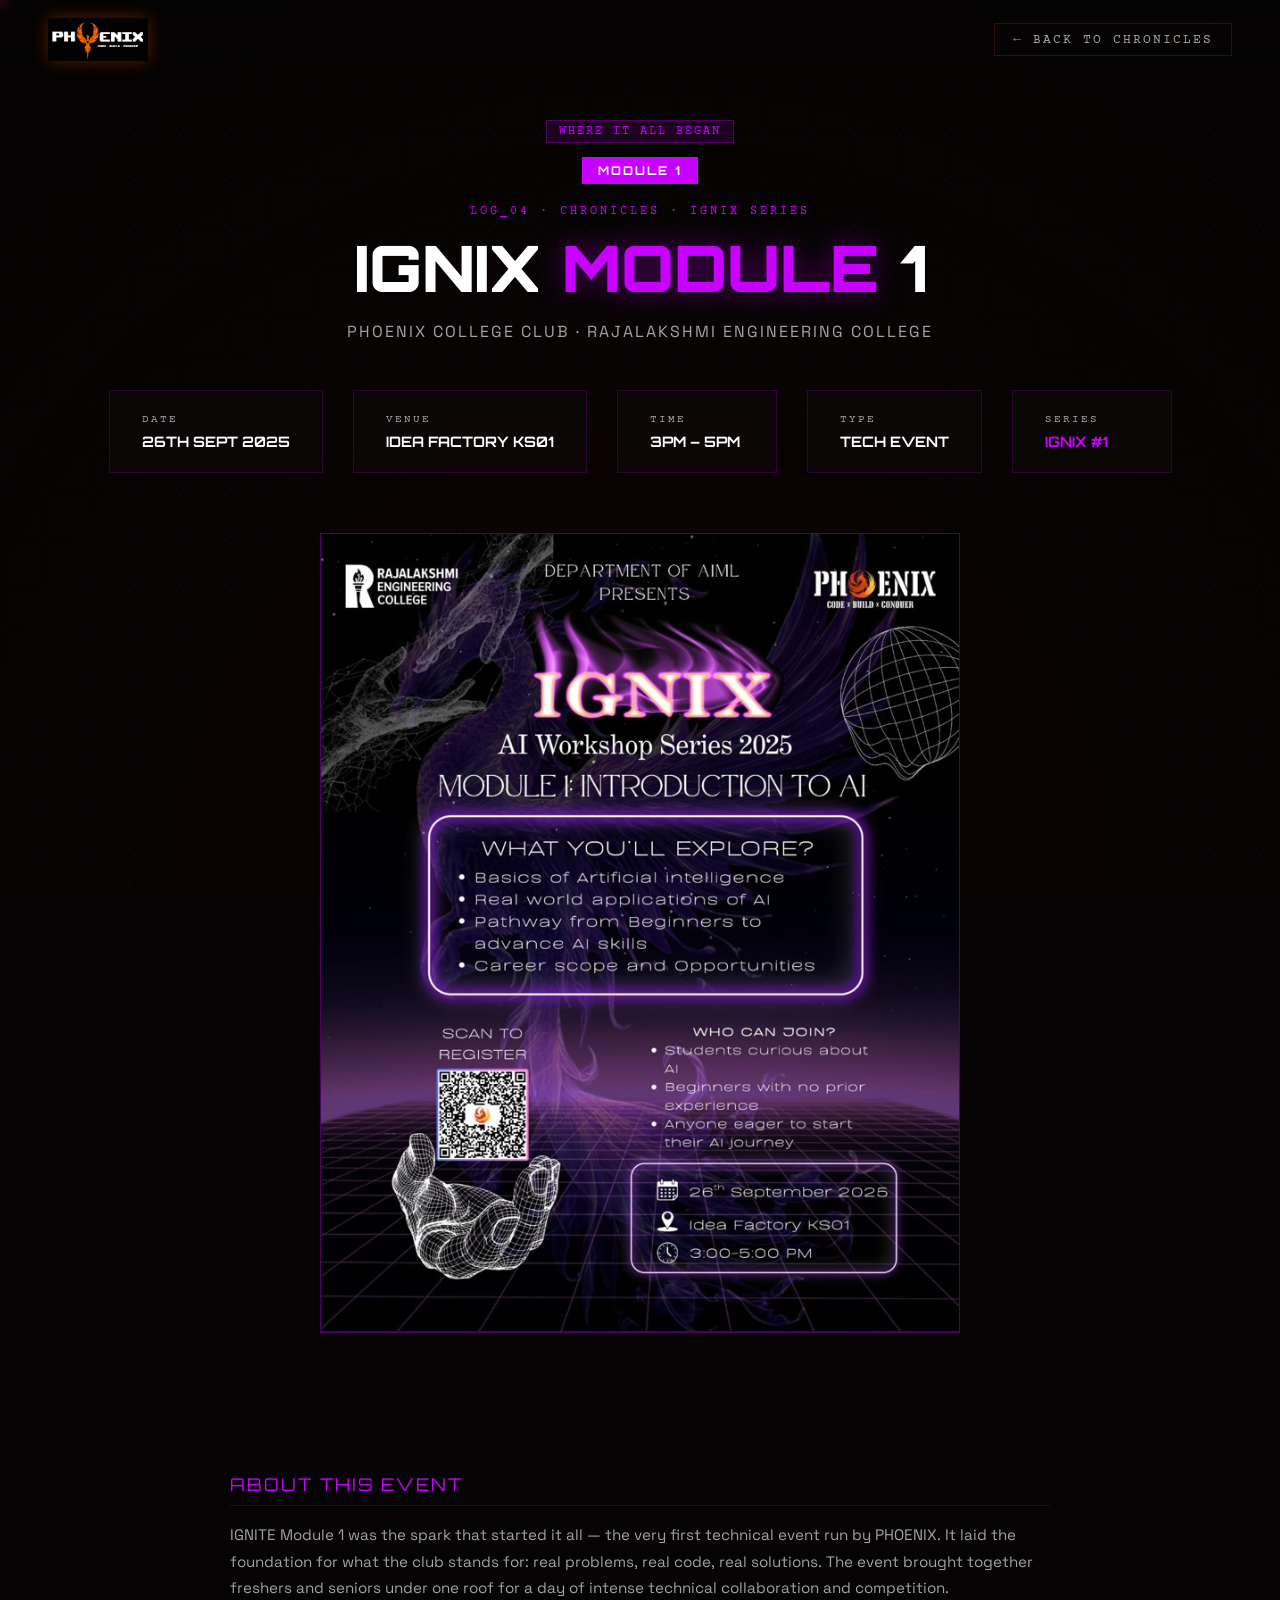
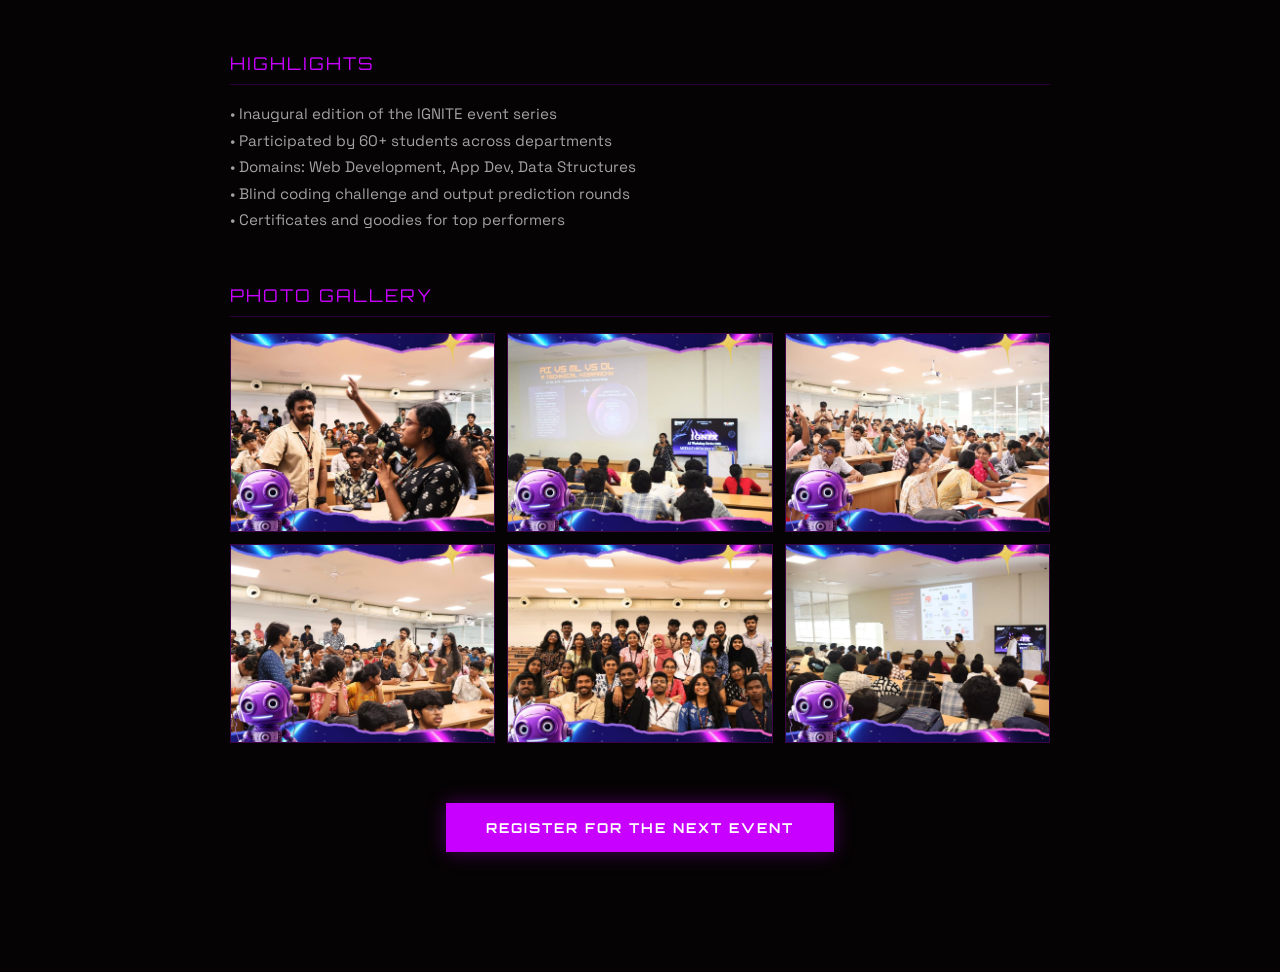
==== events/ignix1.html @ a115cf6f "Initial commit" ====
<!DOCTYPE html>
<html lang="en">
<head>
    <meta charset="UTF-8">
    <meta name="viewport" content="width=device-width, initial-scale=1.0">
    <title>Ignite Event Module 1 · PHOENIX</title>
    <link href="https://fonts.googleapis.com/css2?family=Orbitron:wght@400;700;900&family=Space+Grotesk:wght@300;400;600&family=Courier+Prime&display=swap" rel="stylesheet">
    <style>
        :root{--orange:#ff5100;--gold:#ffaa00;--purple:#c800ff;--bg:#050303;--panel:rgba(14,9,9,.72);--muted:#a3a3a3;--border:rgba(200,0,255,.18);}
        *{box-sizing:border-box;margin:0;padding:0;}
        html{background:var(--bg);color:#fff;font-family:'Space Grotesk',sans-serif;}
        body{min-height:100vh;overflow-x:hidden;}
        #ec{position:fixed;top:0;left:0;width:100vw;height:100vh;z-index:0;pointer-events:none;}
        nav{position:fixed;top:0;left:0;right:0;z-index:100;display:flex;justify-content:space-between;align-items:center;padding:18px 48px;background:linear-gradient(to bottom,rgba(5,3,3,.9) 0%,transparent 100%);}
        .logo{display:flex;align-items:center;}.logo-img{width:100px;height:auto;display:block;filter:drop-shadow(0 0 8px rgba(255,81,0,.35));}
        .back-btn{font-family:'Courier Prime',monospace;font-size:.8rem;letter-spacing:2px;color:var(--muted);border:1px solid rgba(255,81,0,.18);padding:8px 18px;text-decoration:none;transition:color .3s,border-color .3s;}
        .back-btn:hover{color:var(--orange);border-color:var(--orange);}
        .event-hero{position:relative;z-index:2;min-height:100vh;display:flex;flex-direction:column;justify-content:center;align-items:center;padding:120px 40px 80px;text-align:center;}
        .tag{font-family:'Courier Prime',monospace;font-size:.78rem;color:var(--purple);letter-spacing:3px;margin-bottom:16px;}
        h1{font-family:'Orbitron',sans-serif;font-size:clamp(2rem,5vw,4rem);font-weight:900;line-height:1.05;margin-bottom:20px;}
        .glow{text-shadow:0 0 30px rgba(200,0,255,.45);color:var(--purple);}
        .subtitle{font-size:1rem;color:var(--muted);letter-spacing:2px;margin-bottom:48px;}
        .info-strip{display:flex;gap:30px;flex-wrap:wrap;justify-content:center;margin-bottom:60px;}
        .info-box{background:var(--panel);border:1px solid rgba(200,0,255,.18);backdrop-filter:blur(12px);padding:22px 32px;min-width:160px;text-align:left;}
        .info-label{font-family:'Courier Prime',monospace;font-size:.7rem;color:var(--muted);margin-bottom:6px;letter-spacing:2px;}
        .info-val{font-family:'Orbitron',sans-serif;font-size:.9rem;font-weight:700;}
        .img-placeholder{width:100%;max-width:900px;aspect-ratio:16/9;background:linear-gradient(135deg,#0a0015 0%,#060010 50%,#0e001a 100%);border:1px dashed rgba(200,0,255,.3);display:flex;flex-direction:column;justify-content:center;align-items:center;gap:12px;color:var(--muted);font-family:'Courier Prime',monospace;font-size:.85rem;letter-spacing:2px;margin-bottom:60px;position:relative;overflow:hidden;}
        .img-placeholder::before{content:'';position:absolute;inset:0;background:repeating-linear-gradient(45deg,rgba(200,0,255,.025) 0,rgba(200,0,255,.025) 1px,transparent 0,transparent 50%);background-size:20px 20px;}
        .event-content{position:relative;z-index:2;max-width:900px;margin:0 auto;padding:0 40px 120px;}
        .section-block{margin-bottom:50px;}
        .block-title{font-family:'Orbitron',sans-serif;font-size:1.1rem;color:var(--purple);margin-bottom:16px;letter-spacing:2px;border-bottom:1px solid rgba(200,0,255,.2);padding-bottom:10px;}
        .block-text{color:var(--muted);line-height:1.75;font-size:.95rem;}
        .gallery-ph-grid{display:grid;grid-template-columns:repeat(3,1fr);gap:12px;}
        .gallery-ph-item{aspect-ratio:4/3;background:var(--panel);border:1px solid rgba(200,0,255,.25);display:flex;justify-content:center;align-items:center;overflow:hidden;}
        .gallery-ph-img{width:100%;height:100%;object-fit:cover;display:block;}
        .cta-row{text-align:center;margin-top:60px;}
        .cta-btn{display:inline-block;padding:16px 40px;background:var(--purple);color:#fff;font-family:'Orbitron',sans-serif;font-size:.85rem;letter-spacing:2px;font-weight:700;text-decoration:none;box-shadow:0 0 20px rgba(200,0,255,.35);transition:background .3s;}
        .cta-btn:hover{background:var(--orange);box-shadow:0 0 30px rgba(255,81,0,.5);}
        .module-badge{background:var(--purple);color:#fff;font-family:'Orbitron',sans-serif;font-size:.75rem;font-weight:700;padding:6px 16px;letter-spacing:2px;display:inline-block;margin-bottom:20px;}
        .origin-tag{background:rgba(200,0,255,.12);border:1px solid rgba(200,0,255,.3);color:var(--purple);font-family:'Courier Prime',monospace;font-size:.72rem;padding:4px 12px;letter-spacing:2px;display:inline-block;margin-bottom:14px;}
        .img-poster{width:100%;max-width:640px;aspect-ratio:4/5;border:1px solid rgba(200,0,255,.35);margin-bottom:60px;position:relative;overflow:hidden;background:#0a0015;}
        .img-poster img{width:100%;height:100%;object-fit:cover;display:block;}
    </style>
</head>
<body data-theme="purple">
<canvas id="ec"></canvas>
<nav>
    <a href="../index.html" class="logo"><img src="../assets/phoenix_logo.png" alt="PHOENIX" class="logo-img"></a>
    <a href="../index.html#gallery" class="back-btn">← BACK TO CHRONICLES</a>
</nav>
<section class="event-hero">
    <div class="origin-tag">WHERE IT ALL BEGAN</div>
    <div class="module-badge">MODULE 1</div>
    <div class="tag">LOG_04 · CHRONICLES · IGNIX SERIES</div>
    <h1>IGNIX <span class="glow">MODULE</span> 1</h1>
    <p class="subtitle">PHOENIX COLLEGE CLUB · RAJALAKSHMI ENGINEERING COLLEGE</p>
    <div class="info-strip">
        <div class="info-box"><div class="info-label">DATE</div><div class="info-val">26TH SEPT 2025</div></div>
        <div class="info-box"><div class="info-label">VENUE</div><div class="info-val">IDEA FACTORY KS01</div></div>
        <div class="info-box"><div class="info-label">TIME</div><div class="info-val">3PM – 5PM</div></div>
        <div class="info-box"><div class="info-label">TYPE</div><div class="info-val">TECH EVENT</div></div>
        <div class="info-box"><div class="info-label">SERIES</div><div class="info-val" style="color:var(--purple)">IGNIX #1</div></div>
    </div>
    <div class="img-poster"><img src="../assets/ignix1.jpg" alt="Ignix Module 1"></div>
</section>
<div class="event-content">
    <div class="section-block">
        <div class="block-title">ABOUT THIS EVENT</div>
        <p class="block-text">IGNITE Module 1 was the spark that started it all — the very first technical event run by PHOENIX. It laid the foundation for what the club stands for: real problems, real code, real solutions. The event brought together freshers and seniors under one roof for a day of intense technical collaboration and competition.</p>
    </div>
    <div class="section-block">
        <div class="block-title">HIGHLIGHTS</div>
        <p class="block-text">
            • Inaugural edition of the IGNITE event series<br>
            • Participated by 60+ students across departments<br>
            • Domains: Web Development, App Dev, Data Structures<br>
            • Blind coding challenge and output prediction rounds<br>
            • Certificates and goodies for top performers
        </p>
    </div>
    <div class="section-block">
        <div class="block-title">PHOTO GALLERY</div>
        <div class="gallery-ph-grid">
            <div class="gallery-ph-item"><img src="../assets/IGNIX1/WhatsApp%20Image%202026-08-09%20at%2023.00.13.jpeg" alt="Ignix Module 1 photo 1" class="gallery-ph-img"></div>
            <div class="gallery-ph-item"><img src="../assets/IGNIX1/WhatsApp%20Image%202026-08-09%20at%2023.00.14%20(1).jpeg" alt="Ignix Module 1 photo 2" class="gallery-ph-img"></div>
            <div class="gallery-ph-item"><img src="../assets/IGNIX1/WhatsApp%20Image%202026-08-09%20at%2023.00.14%20(2).jpeg" alt="Ignix Module 1 photo 3" class="gallery-ph-img"></div>
            <div class="gallery-ph-item"><img src="../assets/IGNIX1/WhatsApp%20Image%202026-08-09%20at%2023.00.14.jpeg" alt="Ignix Module 1 photo 4" class="gallery-ph-img"></div>
            <div class="gallery-ph-item"><img src="../assets/IGNIX1/WhatsApp%20Image%202026-08-09%20at%2023.00.15%20(1).jpeg" alt="Ignix Module 1 photo 5" class="gallery-ph-img"></div>
            <div class="gallery-ph-item"><img src="../assets/IGNIX1/WhatsApp%20Image%202026-08-09%20at%2023.00.15.jpeg" alt="Ignix Module 1 photo 6" class="gallery-ph-img"></div>
        </div>
    </div>
    <div class="cta-row"><a href="../index.html#next-event" class="cta-btn">REGISTER FOR THE NEXT EVENT</a></div>
</div>
<script src="events.js"></script>
</body>
</html>
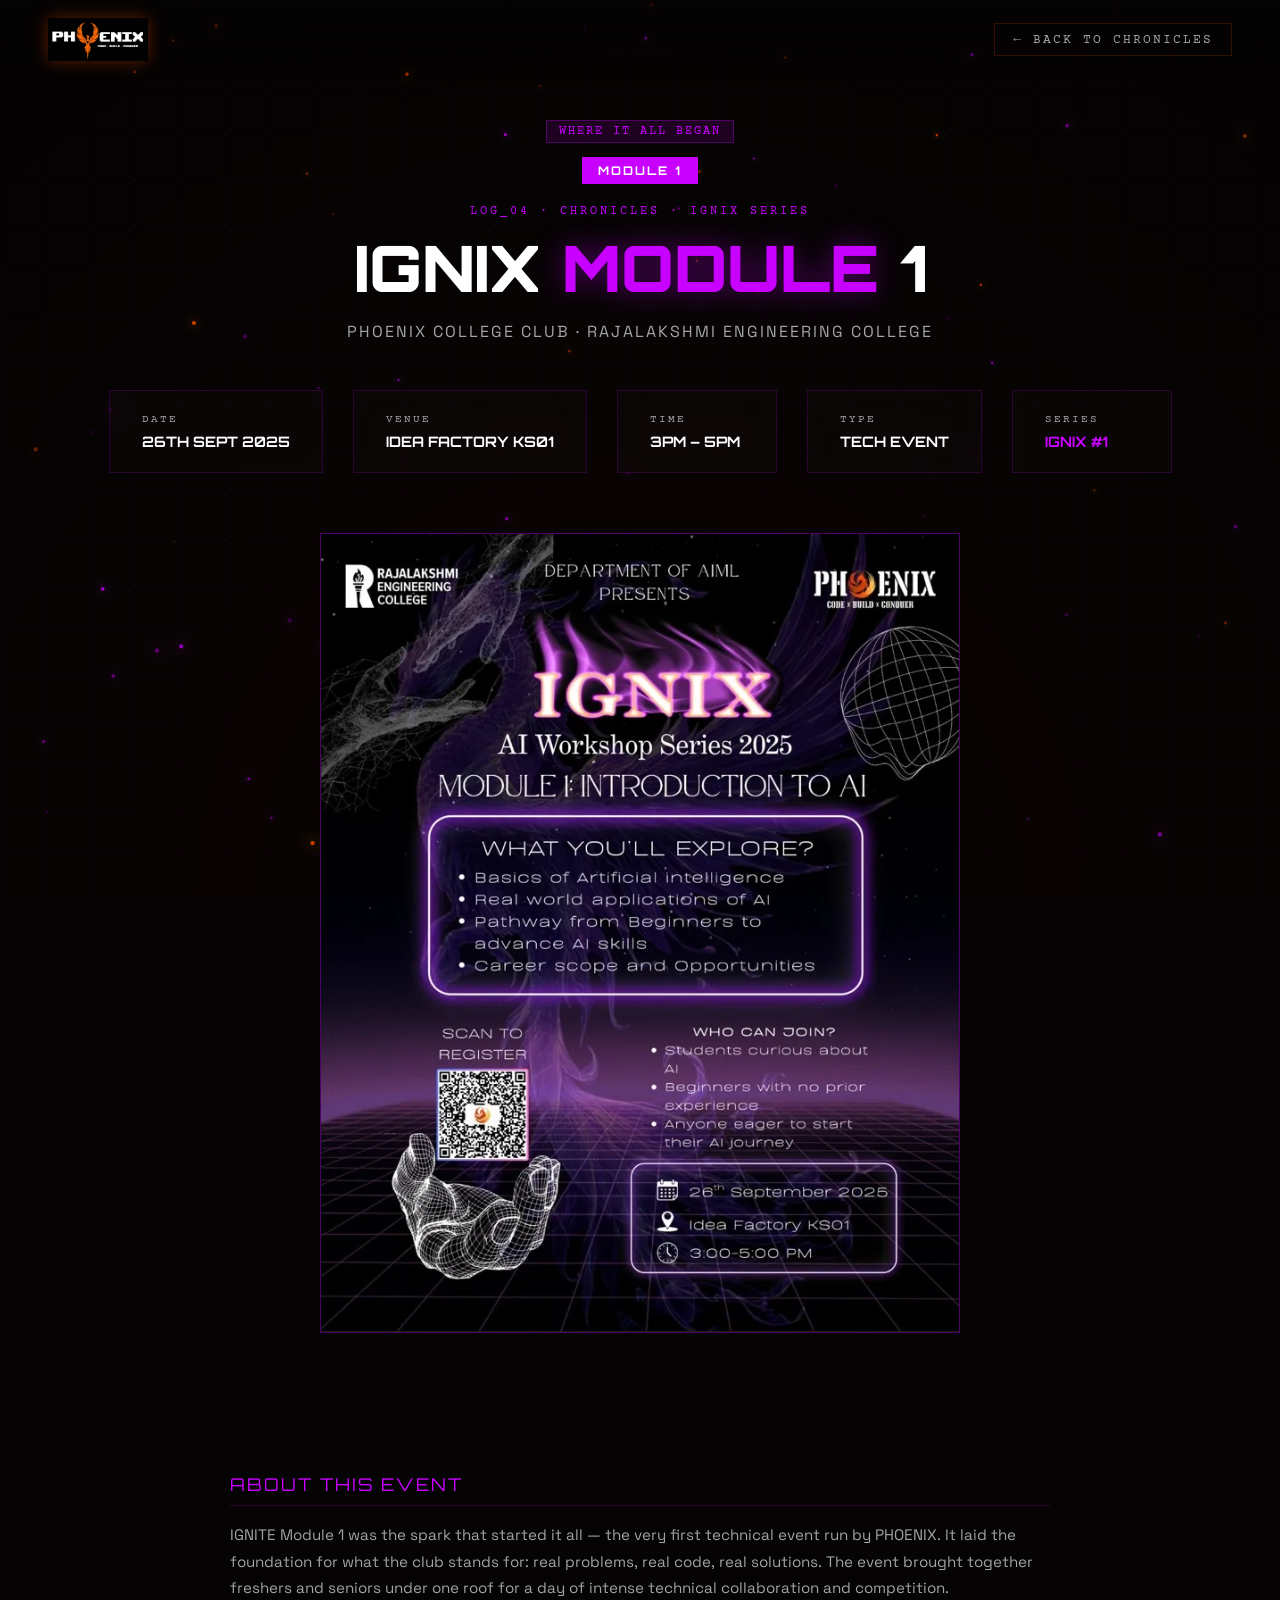
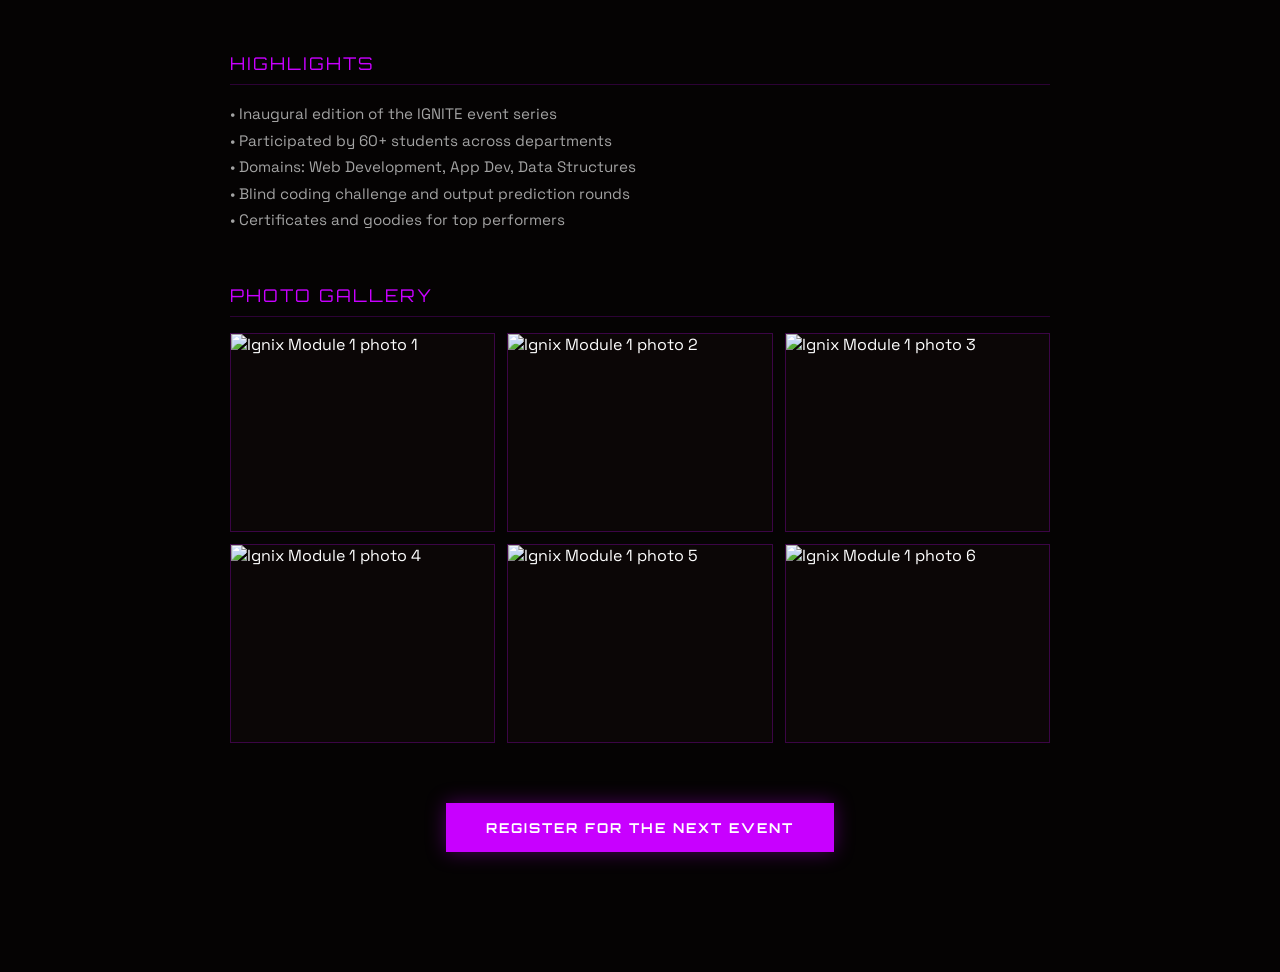
==== commit 2f03532a: "commit jpeg to webp" ====
--- a/events/ignix1.html
+++ b/events/ignix1.html
@@ -1,4 +1,4 @@
-<!DOCTYPE html>
+﻿<!DOCTYPE html>
 <html lang="en">
 <head>
     <meta charset="UTF-8">
@@ -45,7 +45,7 @@
 <body data-theme="purple">
 <canvas id="ec"></canvas>
 <nav>
-    <a href="../index.html" class="logo"><img src="../assets/phoenix_logo.png" alt="PHOENIX" class="logo-img"></a>
+    <a href="../index.html" class="logo"><img src="../assets/phoenix_logo.webp" alt="PHOENIX" class="logo-img"></a>
     <a href="../index.html#gallery" class="back-btn">← BACK TO CHRONICLES</a>
 </nav>
 <section class="event-hero">
@@ -61,7 +61,7 @@
         <div class="info-box"><div class="info-label">TYPE</div><div class="info-val">TECH EVENT</div></div>
         <div class="info-box"><div class="info-label">SERIES</div><div class="info-val" style="color:var(--purple)">IGNIX #1</div></div>
     </div>
-    <div class="img-poster"><img src="../assets/ignix1.jpg" alt="Ignix Module 1"></div>
+    <div class="img-poster"><img src="../assets/ignix1.webp" alt="Ignix Module 1"></div>
 </section>
 <div class="event-content">
     <div class="section-block">
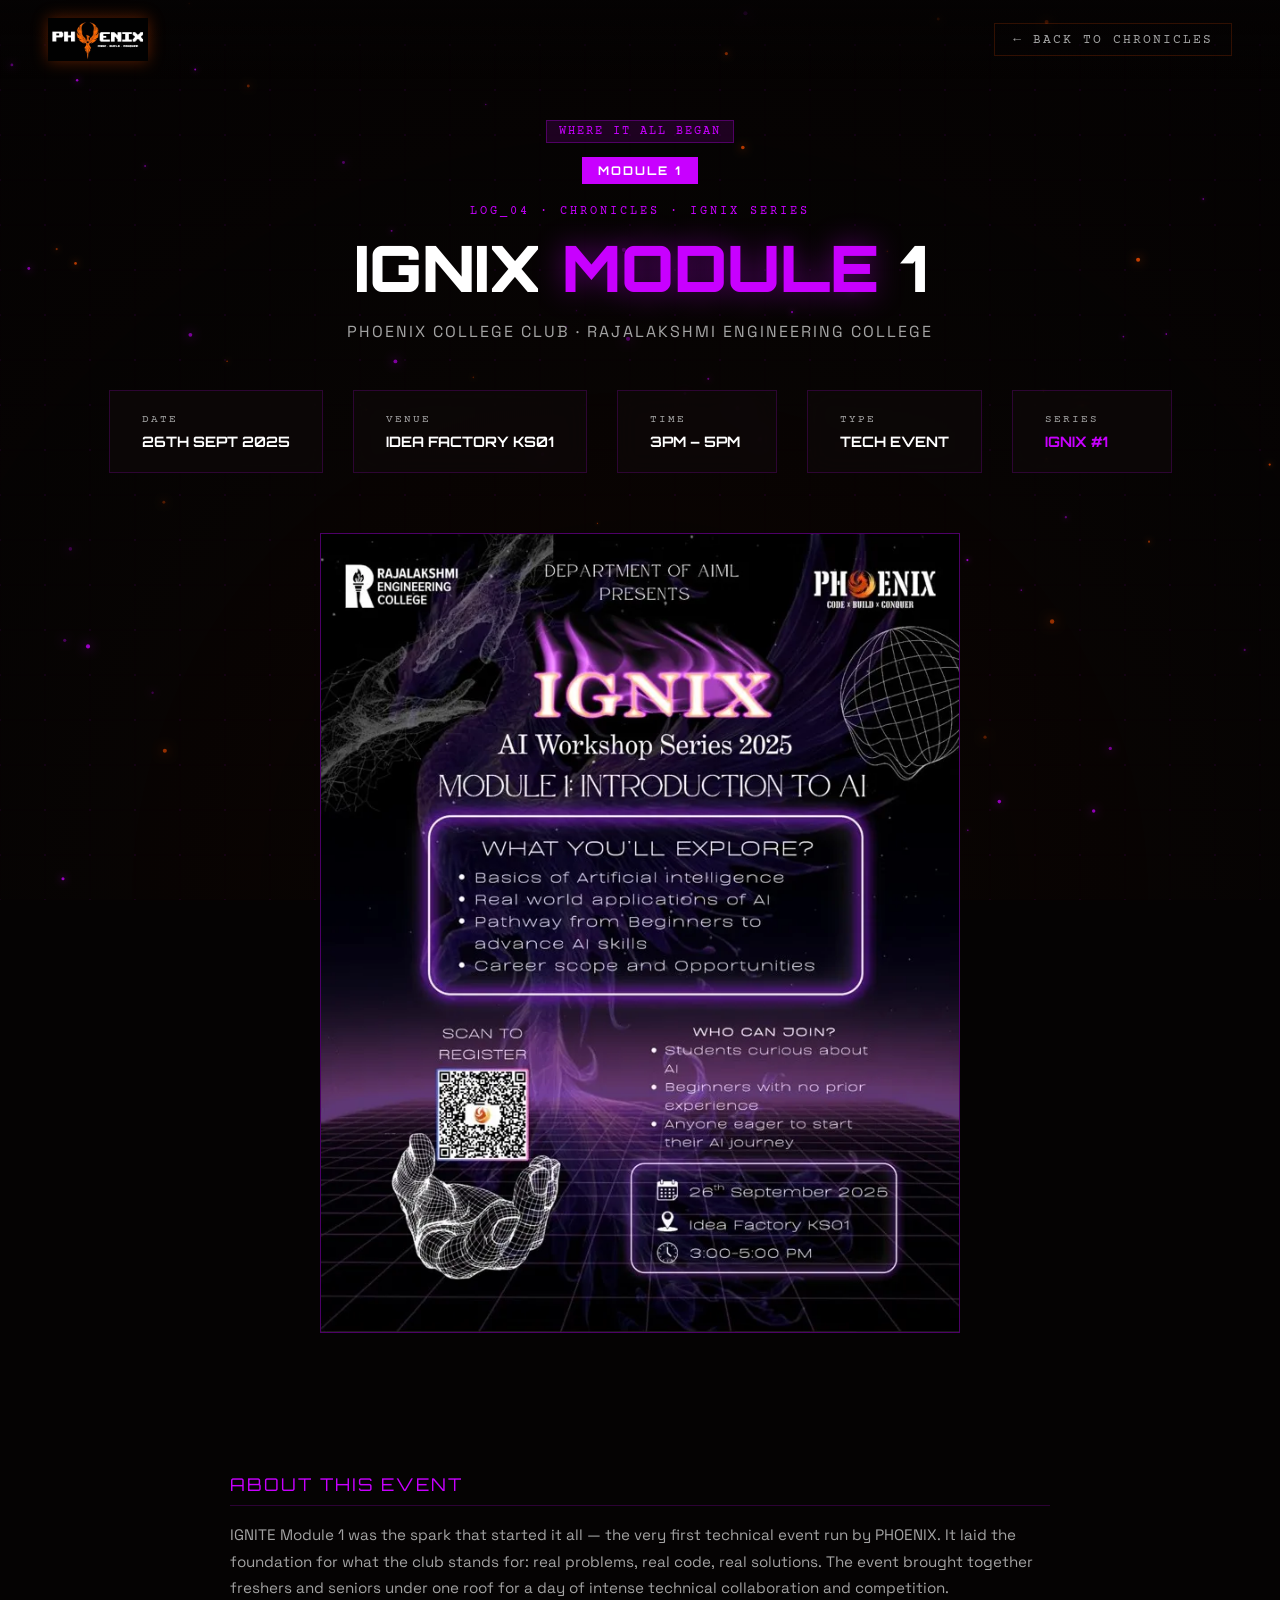
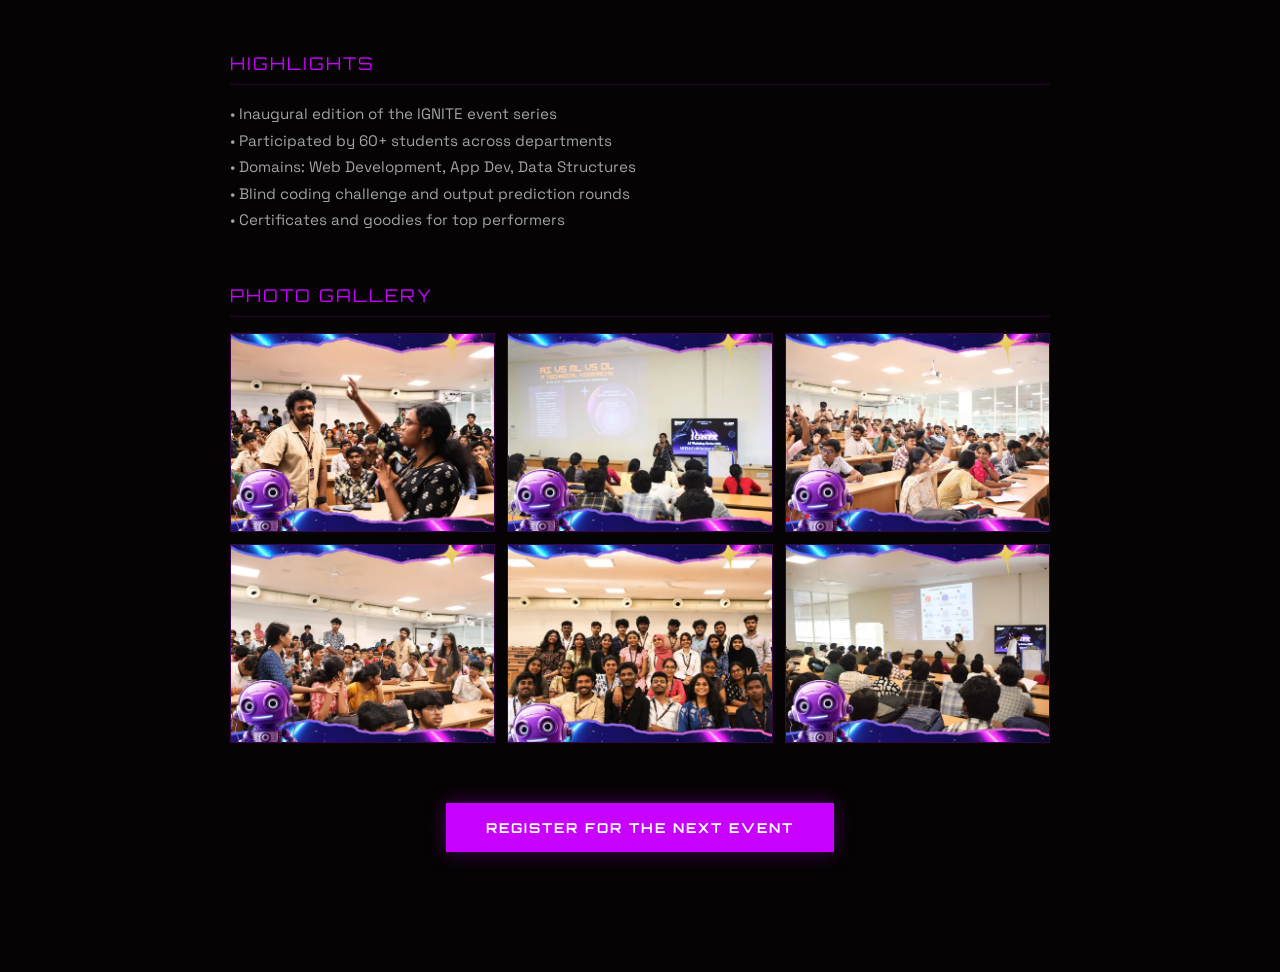
==== commit 42a0c878: "COMMIT" ====
--- a/events/ignix1.html
+++ b/events/ignix1.html
@@ -1,4 +1,4 @@
-﻿<!DOCTYPE html>
+<!DOCTYPE html>
 <html lang="en">
 <head>
     <meta charset="UTF-8">
@@ -81,12 +81,12 @@
     <div class="section-block">
         <div class="block-title">PHOTO GALLERY</div>
         <div class="gallery-ph-grid">
-            <div class="gallery-ph-item"><img src="../assets/IGNIX1/WhatsApp%20Image%202026-08-09%20at%2023.00.13.jpeg" alt="Ignix Module 1 photo 1" class="gallery-ph-img"></div>
-            <div class="gallery-ph-item"><img src="../assets/IGNIX1/WhatsApp%20Image%202026-08-09%20at%2023.00.14%20(1).jpeg" alt="Ignix Module 1 photo 2" class="gallery-ph-img"></div>
-            <div class="gallery-ph-item"><img src="../assets/IGNIX1/WhatsApp%20Image%202026-08-09%20at%2023.00.14%20(2).jpeg" alt="Ignix Module 1 photo 3" class="gallery-ph-img"></div>
-            <div class="gallery-ph-item"><img src="../assets/IGNIX1/WhatsApp%20Image%202026-08-09%20at%2023.00.14.jpeg" alt="Ignix Module 1 photo 4" class="gallery-ph-img"></div>
-            <div class="gallery-ph-item"><img src="../assets/IGNIX1/WhatsApp%20Image%202026-08-09%20at%2023.00.15%20(1).jpeg" alt="Ignix Module 1 photo 5" class="gallery-ph-img"></div>
-            <div class="gallery-ph-item"><img src="../assets/IGNIX1/WhatsApp%20Image%202026-08-09%20at%2023.00.15.jpeg" alt="Ignix Module 1 photo 6" class="gallery-ph-img"></div>
+            <div class="gallery-ph-item"><img src="../assets/IGNIX1/WhatsApp%20Image%202026-08-09%20at%2023.00.13.webp" alt="Ignix Module 1 photo 1" class="gallery-ph-img"></div>
+            <div class="gallery-ph-item"><img src="../assets/IGNIX1/WhatsApp%20Image%202026-08-09%20at%2023.00.14%20(1).webp" alt="Ignix Module 1 photo 2" class="gallery-ph-img"></div>
+            <div class="gallery-ph-item"><img src="../assets/IGNIX1/WhatsApp%20Image%202026-08-09%20at%2023.00.14%20(2).webp" alt="Ignix Module 1 photo 3" class="gallery-ph-img"></div>
+            <div class="gallery-ph-item"><img src="../assets/IGNIX1/WhatsApp%20Image%202026-08-09%20at%2023.00.14.webp" alt="Ignix Module 1 photo 4" class="gallery-ph-img"></div>
+            <div class="gallery-ph-item"><img src="../assets/IGNIX1/WhatsApp%20Image%202026-08-09%20at%2023.00.15%20(1).webp" alt="Ignix Module 1 photo 5" class="gallery-ph-img"></div>
+            <div class="gallery-ph-item"><img src="../assets/IGNIX1/WhatsApp%20Image%202026-08-09%20at%2023.00.15.webp" alt="Ignix Module 1 photo 6" class="gallery-ph-img"></div>
         </div>
     </div>
     <div class="cta-row"><a href="../index.html#next-event" class="cta-btn">REGISTER FOR THE NEXT EVENT</a></div>
